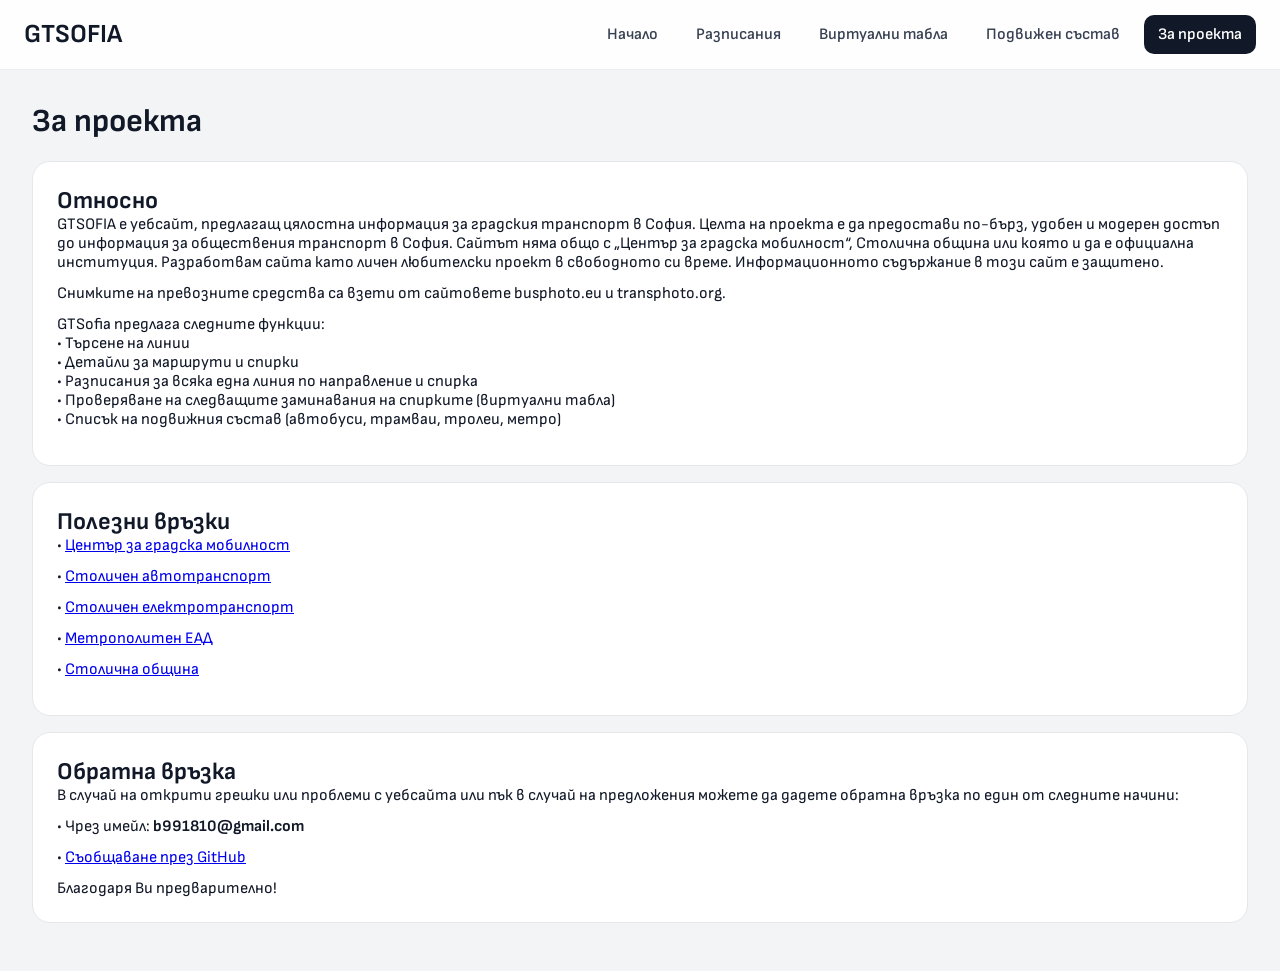
==== about.html @ 2bcde41a "Update about.html" ====
<!DOCTYPE html>
<html lang="en">
<head>
  <meta charset="UTF-8" />
  <meta name="viewport" content="width=device-width, initial-scale=1.0"/>
  <title>За проекта | GTSofia</title>

  <link href="https://fonts.googleapis.com/css2?family=Sofia+Sans:wght@400;500;600;700&display=swap" rel="stylesheet"/>
  <link rel="stylesheet" href="style.css" />
</head>

<body>

<!-- NAVBAR -->
<header class="navbar">

  <a href="index.html" class="nav-logo">GTSOFIA</a>

  <button class="nav-toggle" onclick="toggleMenu()">☰</button>

  <nav id="navMenu">
    <a href="index.html">Начало</a>
    <a href="schedules.html">Разписания</a>
    <a href="virtual-boards.html">Виртуални табла</a>
    <a href="rolling-stock.html">Подвижен състав</a>
    <a href="about.html" class="active">За проекта</a>
  </nav>

</header>

<!-- PAGE CONTENT -->
<main class="content">

  <h1 style="margin-bottom: 20px;">За проекта</h1>

  <!-- Карта 1 -->
  <div class="info-card" style="margin-bottom: 16px;">
    <h2>Относно</h2>

    <p style="margin-bottom: 12px;">
      GTSOFIA е уебсайт, предлагащ цялостна информация за градския транспорт в София. Целта на проекта е да предостави по-бърз, удобен и модерен достъп до информация за обществения транспорт в София. Сайтът няма общо с „Център за градска мобилност“, Столична община или която и да е официална институция. Разработвам сайта като личен любителски проект в свободното си време. Информационното съдържание в този сайт е защитено.
    </p>

      <p style="margin-bottom: 12px;">
      Снимките на превозните средства са взети от сайтовете busphoto.eu и transphoto.org.
    </p>

    <p style="margin-bottom: 12px;">
      GTSofia предлага следните функции:
      <br>• Търсене на линии
      <br>• Детайли за маршрути и спирки
      <br>• Разписания за всяка една линия по направление и спирка
      <br>• Проверяване на следващите заминавания на спирките (виртуални табла)
      <br>• Списък на подвижния състав (автобуси, трамваи, тролеи, метро)
    </p>
    
    </div>

      <div class="info-card" style="margin-bottom: 16px;">
    <h2>Полезни връзки</h2>


      <p style="margin-bottom: 12px;">
      • <a href="https://sofiatraffic.bg/bg">
        Център за градска мобилност
      </a>
    </p>

      <p style="margin-bottom: 12px;">
      • <a href="https://www.sofiabus.bg/">
        Столичен автотранспорт
      </a>
    </p>

      <p style="margin-bottom: 12px;">
      • <a href="http://www.elektrotransportsf.com/">
        Столичен електротранспорт
      </a>
    </p>

      <p style="margin-bottom: 12px;">
      • <a href="https://www.metropolitan.bg/">
        Метрополитен ЕАД
      </a>
    </p>

      <p style="margin-bottom: 12px;">
      • <a href="https://www.sofia.bg/">
        Столична община
      </a>
    </p>
  
  </div>

    <div class="info-card" style="margin-bottom: 16px;">
    <h2>Обратна връзка</h2>

        <p style="margin-bottom: 12px;">
      В случай на открити грешки или проблеми с уебсайта или пък в случай на предложения можете да дадете обратна връзка по един от следните начини:
    </p>

    <p style="margin-bottom: 12px;">
      • Чрез имейл: <strong>b991810@gmail.com</strong>
    </p>

    <p style="margin-bottom: 12px;">
      • <a href="https://github.com/nikolay5555/gtsofia/issues">
        Съобщаване през GitHub
      </a>
    </p>

    <p>
      Благодаря Ви предварително!
    </p>
  </div>

</main>

<!-- NAVBAR SCRIPT -->
<script src="navbar.js"></script>

</body>
</html>
---- style.css ----
/* =========================
BASE RESET
========================= */

* {
  margin: 0;
  padding: 0;
  box-sizing: border-box;
}

body {
  font-family: "Sofia Sans", sans-serif;
  background: #f3f4f6;
  min-height: 100vh;
  color: #111827;
}

img {
  max-width: 100%;
}

/* =========================
NAVBAR
========================= */

.navbar {
  height: 70px;
  background: rgba(255, 255, 255, 0.88);
  backdrop-filter: blur(18px);
  -webkit-backdrop-filter: blur(18px);
  border-bottom: 1px solid rgba(229, 231, 235, 0.7);
  display: flex;
  align-items: center;
  justify-content: space-between;
  padding: 0 24px;
  position: sticky;
  top: 0;
  z-index: 1000;
  transition:
    background 0.3s ease,
    backdrop-filter 0.3s ease,
    box-shadow 0.3s ease;
}

.navbar.scrolled {
  background: rgba(255, 255, 255, 0.72);
  backdrop-filter: blur(22px);
  -webkit-backdrop-filter: blur(22px);
  box-shadow: 0 6px 20px rgba(0, 0, 0, 0.06);
}

.nav-logo {
  font-size: 26px;
  font-weight: 700;
  color: #111827;
  text-decoration: none;
}

.navbar nav {
  display: flex;
  gap: 10px;
}

.navbar nav a {
  text-decoration: none;
  color: #374151;
  font-weight: 600;
  padding: 10px 14px;
  border-radius: 10px;
  transition: 0.2s;
}

.navbar nav a:hover {
  background: #f3f4f6;
}

.navbar nav a.active {
  background: #111827;
  color: white;
}

.nav-toggle {
  display: none;
  font-size: 28px;
  background: none;
  border: none;
  cursor: pointer;
}

/* =========================
GENERAL CONTENT
========================= */

.content {
  padding: 32px;
}

.info-card {
  background: white;
  padding: 24px;
  border-radius: 18px;
  border: 1px solid #e5e7eb;
  width: 100%;
}

/* =========================
HOME PAGE
========================= */

.home {
  padding: 32px;
  display: flex;
  flex-direction: column;
  gap: 24px;
}

.home-grid {
  display: grid;
  grid-template-columns: repeat(auto-fit, minmax(240px, 1fr));
  gap: 20px;
}

.home-card {
  background: white;
  border-radius: 18px;
  padding: 24px;
  text-decoration: none;
  color: inherit;
  border: 1px solid #e5e7eb;
  transition: 0.2s;
}

.home-card:hover {
  transform: translateY(-4px);
}

/* =========================
PROMO CARD (HOME)
========================= */

.promo-card {
  background: white;
  border-radius: 18px;
  padding: 18px 24px;
  border: 1px solid #e5e7eb;
  width: 100%;
  display: flex;
  flex-direction: column;
  align-items: center;
  justify-content: center;
  text-align: center;
  gap: 10px;
}

.promo-logo {
  width: 64px;
  height: 64px;
  border-radius: 16px;
  margin-bottom: 12px;
}

.promo-title {
  font-size: 18px;
  font-weight: 700;
  margin-bottom: 8px;
}

.promo-text {
  font-size: 14px;
  color: #6b7280;
  margin-bottom: 16px;
}

.promo-btn {
  display: block;
  width: 100%;
  max-width: 280px;
  padding: 10px 14px;
  border: none;
  border-radius: 10px;
  background: #e5e7eb;
  color: #111827;
  font-size: 14px;
  font-weight: 600;
  text-decoration: none;
  text-align: center;
  transition: 0.2s;
}

.promo-btn:hover {
  background: #d1d5db;
}

.promo-btn.secondary {
  background: #e5e7eb;
}

.promo-btn.secondary:hover {
  background: #d1d5db;
}

.promo-actions {
  display: flex;
  gap: 10px;
  width: 100%;
  max-width: 600px;
  justify-content: center;
}

.promo-actions .promo-btn {
  flex: 1;
  max-width: none;
}

/* =========================
ROLLING STOCK
========================= */

.stock-grid {
  display: grid;
  grid-template-columns: repeat(auto-fill, minmax(280px, 1fr));
  gap: 20px;
}

.stock-card {
  background: white;
  border-radius: 18px;
  overflow: hidden;
  border: 1px solid #e5e7eb;
}

.stock-image {
  width: 100%;
  height: 200px;
  object-fit: cover;
}

.stock-body {
  padding: 18px;
}

.stock-lines {
  display: flex;
  flex-wrap: wrap;
  gap: 6px;
  margin-top: 10px;
}

.stock-line-pill {
  display: flex;
  align-items: center;
  justify-content: center;
  height: 25px;
  width: 42px;
  min-width: 35px;
  padding: 0 8px;
  border-radius: 6px;
  font-weight: 700;
}

.stock-metro-pill {
  width: 28px;
  height: 28px;
  min-width: 28px;
  padding: 0;
  border-radius: 50%;
}

.stock-filters {
  display: flex;
  gap: 10px;
  flex-wrap: wrap;
  margin-bottom: 20px;
}

.stock-filters button {
  font-family: "Sofia Sans", sans-serif;
  border: none;
  padding: 10px 16px;
  border-radius: 12px;
  background: #e5e7eb;
  font-weight: 600;
  cursor: pointer;
  transition: 0.2s;
}

.stock-filters button:hover {
  background: #111827;
  color: white;
}

/* =========================
SCHEDULES PAGE
========================= */

.schedule-page {
  max-width: 1500px;
  margin: 0 auto;
  padding: 32px;
}

.schedule-card {
  background: #fff;
  border-radius: 18px;
  box-shadow: 0 2px 10px rgba(0,0,0,.05);
}

.schedule-controls-card { padding: 22px; }

.schedule-controls {
  display: grid;
  grid-template-columns: 1fr 1fr 1fr;
  gap: 14px;
}

.schedule-control label {
  display: block;
  font-weight: 700;
  margin: 0 0 7px 2px;
}

.schedule-dropdown {
  position: relative;
}

.schedule-select-button,
.schedule-native-select {
  width: 100%;
  min-height: 48px;
  border: 1px solid #d1d5db;
  border-radius: 12px;
  background: #fff;
  font: inherit;
  color: #111827;
  padding: 8px 14px;
}

.schedule-select-button {
  display: flex;
  align-items: center;
  justify-content: space-between;
  cursor: pointer;
  text-align: left;
}

.schedule-select-button:hover,
.schedule-native-select:not(:disabled):hover {
  border-color: #9ca3af;
}

.schedule-native-select:disabled {
  background: #f3f4f6;
  color: #9ca3af;
}

.schedule-chevron {
  font-size: 20px;
  margin-left: 8px;
}

.schedule-dropdown-menu {
  position: absolute;
  z-index: 50;
  top: calc(100% + 7px);
  left: 0;
  right: 0;
  max-height: 420px;
  overflow-y: auto;
  background: #fff;
  border: 1px solid #e5e7eb;
  border-radius: 14px;
  box-shadow: 0 14px 35px rgba(0,0,0,.14);
  padding: 8px;
}

.schedule-dropdown-group-title {
  font-size: 12px;
  font-weight: 700;
  color: #6b7280;
  padding: 8px 10px 5px;
  text-transform: uppercase;
  letter-spacing: .04em;
}

.schedule-line-option {
  width: 100%;
  border: 0;
  background: transparent;
  border-radius: 10px;
  padding: 8px 10px;
  display: flex;
  align-items: center;
  justify-content: space-between;
  cursor: pointer;
  font: inherit;
}

.schedule-line-option:hover {
  background: #f3f4f6;
}

.schedule-line-identity {
  display: inline-flex;
  align-items: center;
  gap: 7px;
  min-width: 0;
}

.schedule-line-icon {
  width: 30px;
  height: 30px;
  display: inline-flex;
  align-items: center;
  justify-content: center;
}

.schedule-line-icon img {
  width: 30px;
  height: 30px;
  object-fit: contain;
}

.schedule-line-pill {
  width: 60px;
  height: 30px;
  border-radius: 6px;
  display: inline-flex;
  align-items: center;
  justify-content: center;
  background: var(--line-color, #BE1E2D);
  color: var(--line-text-color, #fff);
  font-weight: 700;
  font-size: 17px;
  line-height: 1;
}

.schedule-line-pill.metro {
  width: 30px;
  border-radius: 999px;
}

.schedule-option-arrow {
  color: #9ca3af;
  font-size: 22px;
}

.schedule-selected-line {
  display: inline-flex;
  flex: 1;
}

.schedule-placeholder {
  color: #6b7280;
}

.schedule-day-tabs {
  display: flex;
  gap: 8px;
  margin-top: 16px;
  border-top: 1px solid #eef0f2;
  padding-top: 16px;
}

.schedule-day-tab {
  border: 0;
  background: #f3f4f6;
  color: #374151;
  border-radius: 10px;
  padding: 10px 18px;
  font: inherit;
  font-weight: 700;
  cursor: pointer;
}

.schedule-day-tab.active {
  background: #111827;
  color: #fff;
}

.schedule-summary {
  margin-top: 18px;
  padding: 18px 22px;
  background: #fff;
  border-radius: 18px;
  box-shadow: 0 2px 10px rgba(0,0,0,.05);
  display: flex;
  align-items: center;
  justify-content: space-between;
  gap: 20px;
}

.schedule-summary-main {
  display: flex;
  flex-direction: column;
  align-items: flex-start;
  gap: 8px;
}

.schedule-summary-route-row {
  display: flex;
  align-items: center;
  gap: 14px;
}

.schedule-summary-destination {
  font-size: 18px;
}

.schedule-summary-stop {
  color: #6b7280;
}

.schedule-summary-stats {
  display: flex;
  gap: 10px;
}

.schedule-summary-stats div {
  min-width: 125px;
  padding: 10px 14px;
  border-radius: 12px;
  background: #f7f7f8;
  display: flex;
  flex-direction: column;
  gap: 2px;
}

.schedule-summary-stats span {
  font-size: 12px;
  color: #6b7280;
}

.schedule-summary-stats strong {
  font-size: 20px;
}

.direction-arrow {
  width: 13px;
  height: auto;
  flex: 0 0 13px;
  opacity: 0.7;
}

.timetable-card,
.course-card {
  margin-top: 18px;
  padding: 22px;
}

.schedule-section-heading {
  display: flex;
  align-items: center;
  justify-content: space-between;
  gap: 16px;
  margin-bottom: 16px;
}

.schedule-section-kicker {
  font-size: 12px;
  color: #6b7280;
  font-weight: 700;
  text-transform: uppercase;
  letter-spacing: .05em;
}

.schedule-section-heading h1,
.schedule-section-heading h2 {
  margin: 3px 0 0;
  font-size: 24px;
}

.schedule-data-status {
  color: #6b7280;
  font-size: 14px;
}

.timetable-scroll {
  overflow-x: auto;
  border: 1px solid #e5e7eb;
  border-radius: 12px;
}

.schedule-timetable {
  width: 100%;
  min-width: 720px;
  border-collapse: collapse;
  table-layout: fixed;
}

.schedule-timetable th {
  padding: 12px 8px;
  background: #f3f4f6;
  border-right: 1px solid #e5e7eb;
  border-bottom: 1px solid #d1d5db;
  font-size: 14px;
  white-space: nowrap;
}

.schedule-timetable td {
  min-height: 70px;
  padding: 12px 8px;
  vertical-align: top;
  border-right: 1px solid #eef0f2;
  text-align: center;
}

.schedule-minute-list {
  display: flex;
  flex-direction: column;
  align-items: center;
  gap: 4px;
}

.schedule-minute {
  display: block;
  width: 100%;
  border: 0;
  background: transparent;
  color: #111827;
  font: inherit;
  font-weight: 700;
  padding: 5px 4px;
  border-radius: 7px;
  cursor: pointer;
}

.schedule-minute:hover {
  background: #fef3c7;
  color: #92400e;
}

.schedule-no-data {
  padding: 30px;
  text-align: center;
  color: #6b7280;
}

.schedule-close-button {
  border: 0;
  background: #111827;
  color: #fff;
  border-radius: 10px;
  padding: 9px 15px;
  font: inherit;
  font-weight: 700;
  cursor: pointer;
}

.course-stops {
  border-top: 1px solid #eef0f2;
}

.course-stop {
  min-height: 54px;
  display: grid;
  grid-template-columns: 26px 1fr auto;
  align-items: center;
  gap: 10px;
  padding: 8px 12px;
  border-bottom: 1px solid #f0f1f2;
}

.course-stop.selected {
  background: #fef3c7;
  border-radius: 10px;
}

.course-stop-marker {
  width: 14px;
  height: 14px;
  border-radius: 999px;
  background: #111827;
  border: 3px solid #fff;
  box-shadow: 0 0 0 1px #d1d5db;
  margin-left: 2px;
}

.course-stop-name {
  font-weight: 600;
}

.course-stop-time {
  font-weight: 700;
  font-variant-numeric: tabular-nums;
}

.schedule-empty {
  margin-top: 28px;
  color: #9ca3af;
  text-align: center;
  font-size: 18px;
}

/* =========================
VIRTUAL BOARDS
========================= */

.virtual-boards {
  height: calc(100vh - 70px);
  min-height: 620px;
  padding: 18px;
  display: flex;
  flex-direction: column;
  gap: 14px;
}

.virtual-board-toolbar {
  display: flex;
  align-items: center;
  justify-content: space-between;
  gap: 18px;
  background: #fff;
  border: 1px solid #e5e7eb;
  border-radius: 18px;
  padding: 16px 20px;
  box-shadow: 0 2px 10px rgba(0,0,0,.05);
  flex: 0 0 auto;
}

.virtual-board-toolbar h1 {
  font-size: 25px;
  line-height: 1.15;
}

.live-indicator {
  width: 9px;
  height: 9px;
  border-radius: 50%;
  background: #16a34a;
  box-shadow: 0 0 0 0 rgba(22, 163, 74, .45);
  animation: vb-pulse 1.8s infinite;
  flex: 0 0 9px;
}

@keyframes vb-pulse {
  0% { box-shadow: 0 0 0 0 rgba(22, 163, 74, .45); }
  70% { box-shadow: 0 0 0 7px rgba(22, 163, 74, 0); }
  100% { box-shadow: 0 0 0 0 rgba(22, 163, 74, 0); }
}

.virtual-board-layout {
  min-height: 0;
  flex: 1 1 auto;
  display: grid;
  grid-template-columns: minmax(0, 1.65fr) minmax(360px, .85fr);
  gap: 14px;
}

.virtual-map-card {
  min-height: 0;
  position: relative;
  overflow: hidden;
  border-radius: 18px;
  border: 1px solid #e5e7eb;
  background: #e5e7eb;
  box-shadow: 0 2px 10px rgba(0,0,0,.05);
}

.virtual-board-controls {
  position: relative;
  z-index: 5;
  display: flex;
  align-items: center;
  gap: 8px;
  padding: 14px 16px;
  border-bottom: 1px solid #eef0f2;
  background: #fff;
}

.virtual-stop-search {
  position: relative;
  width: 100%;
  min-width: 0;
}

.virtual-stop-search-panel {
  flex: 1 1 auto;
}

.virtual-stop-search input {
  width: 100%;
  min-height: 42px;
  padding: 0 13px;
  border: 1px solid #d1d5db;
  border-radius: 11px;
  background: #fff;
  color: #111827;
  font: inherit;
  box-shadow: 0 2px 8px rgba(0,0,0,.06);
  outline: none;
}

.virtual-stop-search input:focus {
  border-color: #9ca3af;
  box-shadow: 0 0 0 3px rgba(17,24,39,.08), 0 2px 8px rgba(0,0,0,.06);
}

.map-tool-button {
  width: 42px;
  height: 42px;
  min-height: 42px;
  flex: 0 0 42px;
  display: inline-flex;
  align-items: center;
  justify-content: center;
  padding: 0;
  border: 1px solid #d1d5db;
  border-radius: 11px;
  background: rgba(255,255,255,.96);
  color: #111827;
  font: inherit;
  font-weight: 700;
  box-shadow: 0 4px 14px rgba(0,0,0,.12);
  cursor: pointer;
  pointer-events: auto;
  white-space: nowrap;
}

.map-tool-button:hover {
  background: #fff;
}

.map-tool-button:disabled {
  opacity: .7;
  cursor: wait;
}

.map-location-button {
  font-size: 21px;
}

.virtual-stop-search-results {
  position: absolute;
  top: calc(100% + 6px);
  left: 0;
  right: 0;
  max-height: 310px;
  overflow-y: auto;
  border: 1px solid #e5e7eb;
  border-radius: 11px;
  background: #fff;
  box-shadow: 0 8px 20px rgba(0,0,0,.14);
}

.virtual-stop-search-result {
  width: 100%;
  display: flex;
  align-items: center;
  justify-content: space-between;
  gap: 12px;
  padding: 10px 12px;
  border: 0;
  border-bottom: 1px solid #f0f1f2;
  background: #fff;
  color: #111827;
  text-align: left;
  font: inherit;
  cursor: pointer;
}

.virtual-stop-search-result:last-child {
  border-bottom: 0;
}

.virtual-stop-search-result:hover {
  background: #f9fafb;
}

.virtual-stop-search-result strong {
  min-width: 0;
  overflow: hidden;
  text-overflow: ellipsis;
  white-space: nowrap;
}

.virtual-stop-search-result span {
  flex: 0 0 auto;
  color: #9ca3af;
  font-size: 12px;
}

.virtual-stop-search-empty {
  padding: 12px;
  color: #6b7280;
  font-size: 13px;
}

.map-tool-button {
  min-height: 42px;
  display: inline-flex;
  align-items: center;
  gap: 7px;
  padding: 0 12px;
  border: 1px solid #d1d5db;
  border-radius: 11px;
  background: rgba(255,255,255,.96);
  color: #111827;
  font: inherit;
  font-weight: 700;
  box-shadow: 0 4px 14px rgba(0,0,0,.12);
  cursor: pointer;
  pointer-events: auto;
  white-space: nowrap;
}

.map-location-button {
  width: 42px;
  padding: 0;
  justify-content: center;
  font-size: 21px;
}

.map-tool-button:hover {
  background: #fff;
}

.map-tool-button:disabled {
  opacity: .7;
  cursor: wait;
}

.virtual-map {
  width: 100%;
  height: 100%;
  min-height: 440px;
}

.virtual-board-panel {
  min-width: 0;
  min-height: 0;
  overflow: hidden;
  display: flex;
  flex-direction: column;
  background: #fff;
  border: 1px solid #e5e7eb;
  border-radius: 18px;
  box-shadow: 0 2px 10px rgba(0,0,0,.05);
}

.virtual-board-content {
  min-height: 0;
  overflow: hidden;
  display: flex;
  flex-direction: column;
  flex: 1 1 auto;
}

.virtual-board-body {
  min-height: 0;
  overflow-y: auto;
  flex: 1 1 auto;
  display: flex;
  flex-direction: column;
}

.virtual-board-empty,
.virtual-board-error {
  margin: auto;
  max-width: 420px;
  padding: 28px 24px;
  color: #6b7280;
  text-align: center;
}

.virtual-board-empty-title {
  color: #111827;
  font-size: 23px;
  font-weight: 700;
  margin-bottom: 10px;
}

.virtual-board-empty p {
  line-height: 1.55;
}

.virtual-board-header-actions {
  display: flex;
  align-items: center;
  gap: 8px;
  flex: 0 0 auto;
}

.virtual-board-header {
  display: flex;
  align-items: flex-start;
  justify-content: space-between;
  gap: 14px;
  padding: 18px 18px 12px;
  border-bottom: 1px solid #eef0f2;
}

.virtual-board-kicker {
  margin-bottom: 4px;
  color: #6b7280;
  font-size: 12px;
  font-weight: 700;
  text-transform: uppercase;
  letter-spacing: .05em;
}

.virtual-board-header h2 {
  font-size: 21px;
  line-height: 1.2;
}

.virtual-board-header p {
  margin-top: 5px;
  color: #6b7280;
  font-size: 13px;
}

.virtual-board-close {
  width: 34px;
  height: 34px;
  border: 0;
  border-radius: 50%;
  background: #f3f4f6;
  color: #111827;
  font-size: 24px;
  line-height: 1;
  cursor: pointer;
  flex: 0 0 34px;
}

.virtual-board-close:hover {
  background: #e5e7eb;
}

.virtual-board-refresh {
  flex: 0 0 auto;
  border: 0;
  border-radius: 8px;
  background: #f3f4f6;
  color: #374151;
  padding: 6px 9px;
  font: inherit;
  font-size: 12px;
  font-weight: 700;
  cursor: pointer;
}

.virtual-board-refresh:hover {
  background: #e5e7eb;
}

.virtual-board-list {
  min-height: 0;
  overflow-y: auto;
}

.vb-row {
  padding: 13px 16px;
  border-bottom: 1px solid #f0f1f2;
}

.vb-route-row {
  min-width: 0;
  width: 100%;
  gap: 10px;
  align-items: center;
  flex-wrap: nowrap;
}

.vb-route-row .schedule-line-identity {
  flex: 0 0 auto;
}

.vb-direction-arrow {
  width: 13px;
  height: auto;
  flex: 0 0 13px;
  opacity: .7;
  align-self: center;
  display: block;
}

.vb-destination {
  min-width: 0;
  flex: 1 1 auto;
  overflow: hidden;
  white-space: nowrap;
  text-overflow: ellipsis;
  font-size: 19px;
  line-height: 1.2;
}

.vb-time-block {
  display: flex;
  align-items: center;
  justify-content: space-between;
  gap: 12px;
  margin-top: 8px;
  padding-left: 99px;
}

.vb-arrival-main {
  display: inline-flex;
  align-items: center;
  justify-content: center;
  gap: 8px;
  white-space: nowrap;
  font-variant-numeric: tabular-nums;
}

.vb-arrival-live {
  width: 8px;
  height: 8px;
  flex: 0 0 8px;
  border-radius: 50%;
  background: #16a34a;
  box-shadow: 0 0 0 0 rgba(22, 163, 74, .35);
  animation: vb-pulse 1.8s infinite;
}

.vb-arrival-clock {
  color: #111827;
  font-size: 24px;
  font-weight: 700;
  line-height: 1;
}

.vb-arrival-minutes {
  color: #6b7280;
  font-size: 15px;
  font-weight: 600;
  line-height: 1;
  white-space: nowrap;
}

.vb-arrival {
  display: inline-flex;
  align-items: center;
  gap: 9px;
  font-variant-numeric: tabular-nums;
  white-space: nowrap;
}

.vb-arrival-live {
  width: 7px;
  height: 7px;
  flex: 0 0 7px;
  margin-right: -2px;
}

.vb-arrival-time {
  color: #111827;
  font-size: 22px;
  font-weight: 700;
  line-height: 1;
}

.vb-arrival-countdown {
  color: #374151;
  font-size: 14px;
  font-weight: 600;
  white-space: nowrap;
}

.vb-arrival-empty {
  color: #9ca3af;
  font-size: 13px;
  font-weight: 600;
}

.vb-next-times {
  display: flex;
  gap: 6px;
  color: #9ca3af;
  font-size: 12px;
  font-weight: 600;
  font-variant-numeric: tabular-nums;
}

.vb-next-times span {
  padding: 3px 6px;
  border-radius: 7px;
  background: #f3f4f6;
}

.virtual-board-no-service,
.virtual-board-no-data {
  margin: 12px 16px;
  padding: 12px;
  border-radius: 10px;
  background: #f9fafb;
  color: #6b7280;
  font-size: 13px;
  line-height: 1.45;
}

.virtual-map-error {
  display: flex;
  align-items: center;
  justify-content: center;
  min-height: 100%;
  padding: 30px;
  color: #6b7280;
  background: #f9fafb;
}

/* =========================
RESPONSIVE
========================= */

@media (max-width: 1100px) {
  .virtual-board-layout {
    grid-template-columns: minmax(0, 1.25fr) minmax(320px, .95fr);
  }
}

@media (max-width: 900px) {
  .nav-toggle {
    display: block;
  }

  .navbar nav {
    display: none;
    flex-direction: column;
    width: 100%;
    margin-top: 10px;
  }

  .navbar nav.open {
    display: flex;
  }

  .navbar {
    flex-wrap: wrap;
    height: auto;
    padding: 12px 16px;
  }

  .content {
    padding: 18px;
  }

  .home {
    padding: 18px;
  }

  .promo-card {
    align-items: center;
  }

  .schedule-page {
    padding: 18px;
  }

  .schedule-controls {
    grid-template-columns: 1fr;
  }

  .schedule-summary {
    align-items: stretch;
    flex-direction: column;
  }

  .schedule-summary-stats {
    display: grid;
    grid-template-columns: repeat(3, 1fr);
  }

  .virtual-boards {
    height: auto;
    min-height: calc(100vh - 70px);
  }

  .virtual-board-toolbar {
    align-items: flex-start;
    flex-direction: column;
  }

  .virtual-board-layout {
    grid-template-columns: 1fr;
  }

  .virtual-map {
    height: 58vh;
    min-height: 420px;
  }

  .virtual-board-panel {
    min-height: 520px;
  }
}

@media (max-width: 560px) {
  .promo-actions {
    flex-direction: column;
    max-width: none;
  }

  .schedule-summary-main {
    align-items: flex-start;
    flex-direction: column;
    gap: 10px;
    width: 100%;
    min-width: 0;
  }

  .schedule-summary-route-row {
    width: 100%;
    min-width: 0;
    gap: 10px;
  }

  .schedule-summary-route-row .schedule-line-identity {
    flex: 0 0 auto;
  }

  .schedule-summary-route-row .direction-arrow {
    flex: 0 0 auto;
  }

  .schedule-summary-destination {
    flex: 1 1 auto;
    min-width: 0;
    overflow: hidden;
    white-space: nowrap;
    text-overflow: ellipsis;
  }

  .schedule-summary-stats {
    grid-template-columns: 1fr;
  }

  .course-stop {
    grid-template-columns: 22px 1fr auto;
  }


  .vb-route-row {
    align-items: center;
    gap: 8px;
  }

  .vb-route-row .schedule-line-identity {
    gap: 8px;
  }

  .vb-route-row .schedule-line-icon {
    flex: 0 0 auto;
  }

  .vb-time-block {
    padding-left: 0;
    align-items: flex-start;
    flex-direction: column;
    gap: 7px;
  }

  .vb-arrival-time {
    font-size: 21px;
  }

  .vb-arrival-clock {
    font-size: 22px;
  }

  .virtual-map {
    min-height: 360px;
  }

  .virtual-board-panel {
    min-height: 480px;
  }

  .virtual-board-controls {
    padding: 10px 12px;
  }

  .virtual-board-header {
    align-items: center;
    padding: 15px 14px 11px;
  }

  .virtual-board-header-actions {
    gap: 6px;
  }

  .virtual-board-refresh {
    padding: 6px 8px;
  }

  .vb-route-row {
    gap: 7px;
  }

  .vb-route-row .schedule-line-identity {
    gap: 6px;
  }

  .vb-route-row .schedule-line-icon,
  .vb-route-row .schedule-line-icon img {
    width: 28px;
    height: 28px;
  }

  .vb-route-row .schedule-line-pill {
    width: 56px;
    height: 28px;
    font-size: 16px;
  }

  .vb-route-row .schedule-line-pill.metro {
    width: 28px;
  }

  .vb-destination {
    font-size: 19px;
  }
}


.sr-only {
  position: absolute;
  width: 1px;
  height: 1px;
  padding: 0;
  margin: -1px;
  overflow: hidden;
  clip: rect(0, 0, 0, 0);
  white-space: nowrap;
  border: 0;
}
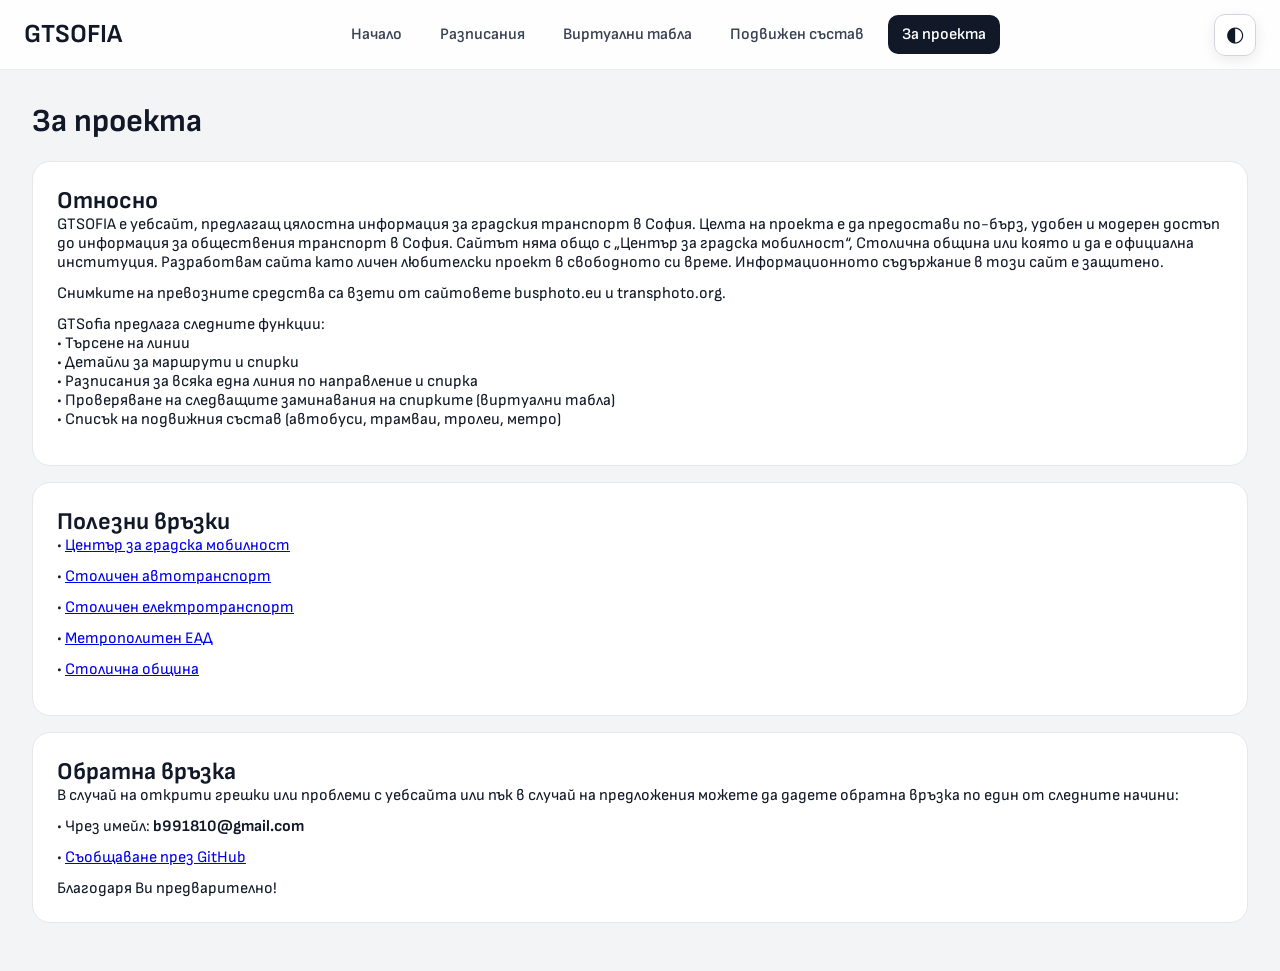
==== commit 75cd9807: "Dark mode Dark mode added." ====
--- a/about.html
+++ b/about.html
@@ -25,6 +25,31 @@
     <a href="rolling-stock.html">Подвижен състав</a>
     <a href="about.html" class="active">За проекта</a>
   </nav>
+
+  <div class="theme-switcher">
+      <button
+        type="button"
+        id="themeToggle"
+        class="theme-toggle"
+        aria-label="Автоматичен режим"
+        title="Автоматичен режим"
+        aria-haspopup="true"
+        aria-expanded="false"
+      >
+        <span aria-hidden="true">◐</span>
+      </button>
+      <div id="themeMenu" class="theme-menu" role="radiogroup" aria-label="Тема" hidden>
+        <button type="button" data-theme-choice="light" role="radio" aria-checked="false">
+          <span aria-hidden="true">☀</span><span>Светъл</span>
+        </button>
+        <button type="button" data-theme-choice="dark" role="radio" aria-checked="false">
+          <span aria-hidden="true">☾</span><span>Тъмен</span>
+        </button>
+        <button type="button" data-theme-choice="auto" role="radio" aria-checked="false">
+          <span aria-hidden="true">◐</span><span>Автоматичен</span>
+        </button>
+      </div>
+    </div>
 
 </header>
 
@@ -119,5 +144,6 @@
 <!-- NAVBAR SCRIPT -->
 <script src="navbar.js"></script>
 
+  <script src="theme.js"></script>
 </body>
 </html>
--- a/style.css
+++ b/style.css
@@ -108,108 +108,171 @@
 ========================= */
 
 .home {
+  max-width: 1180px;
+  margin: 0 auto;
   padding: 32px;
   display: flex;
   flex-direction: column;
-  gap: 24px;
+  gap: 32px;
+}
+
+.home-hero {
+  background: white;
+  border: 1px solid #e5e7eb;
+  border-radius: 24px;
+  padding: 38px;
+  display: flex;
+  align-items: flex-end;
+  justify-content: space-between;
+  gap: 28px;
+  box-shadow: 0 10px 30px rgba(17, 24, 39, 0.04);
+}
+
+.home-hero-copy {
+  max-width: 760px;
+}
+
+.home-eyebrow,
+.home-section-kicker,
+.home-card-label {
+  display: inline-block;
+  font-size: 12px;
+  font-weight: 700;
+  letter-spacing: 0.08em;
+  text-transform: uppercase;
+  color: #6b7280;
+}
+
+.home-hero h1 {
+  margin-top: 10px;
+  font-size: clamp(32px, 5vw, 54px);
+  line-height: 1.02;
+  letter-spacing: -0.04em;
+  max-width: 760px;
+}
+
+.home-hero p {
+  margin-top: 16px;
+  max-width: 660px;
+  color: #6b7280;
+  font-size: 17px;
+  line-height: 1.55;
+}
+
+.home-hero-action {
+  min-width: 240px;
+  padding: 18px 20px;
+  border-radius: 16px;
+  background: #111827;
+  color: white;
+  text-decoration: none;
+  display: flex;
+  align-items: center;
+  justify-content: space-between;
+  gap: 16px;
+  font-weight: 700;
+  transition: transform 0.2s ease, background 0.2s ease;
+}
+
+.home-hero-action:hover {
+  transform: translateY(-2px);
+  background: #1f2937;
+}
+
+.home-hero-action-arrow {
+  font-size: 24px;
+  line-height: 1;
+}
+
+.home-section {
+  display: flex;
+  flex-direction: column;
+  gap: 18px;
+}
+
+.home-section-heading h2 {
+  margin-top: 4px;
+  font-size: 24px;
+  letter-spacing: -0.02em;
 }
 
 .home-grid {
   display: grid;
-  grid-template-columns: repeat(auto-fit, minmax(240px, 1fr));
-  gap: 20px;
-}
-
-.home-card {
+  grid-template-columns: repeat(3, minmax(0, 1fr));
+  gap: 18px;
+}
+
+.home-card,
+.home-info-card {
   background: white;
-  border-radius: 18px;
+  border: 1px solid #e5e7eb;
+  border-radius: 20px;
   padding: 24px;
   text-decoration: none;
   color: inherit;
-  border: 1px solid #e5e7eb;
-  transition: 0.2s;
-}
-
-.home-card:hover {
-  transform: translateY(-4px);
-}
-
-/* =========================
-PROMO CARD (HOME)
-========================= */
-
-.promo-card {
-  background: white;
-  border-radius: 18px;
-  padding: 18px 24px;
-  border: 1px solid #e5e7eb;
-  width: 100%;
-  display: flex;
-  flex-direction: column;
-  align-items: center;
-  justify-content: center;
-  text-align: center;
-  gap: 10px;
-}
-
-.promo-logo {
-  width: 64px;
-  height: 64px;
-  border-radius: 16px;
-  margin-bottom: 12px;
-}
-
-.promo-title {
+  transition: transform 0.2s ease, box-shadow 0.2s ease, border-color 0.2s ease;
+}
+
+.home-card:hover,
+.home-info-card-link:hover {
+  transform: translateY(-3px);
+  box-shadow: 0 12px 26px rgba(17, 24, 39, 0.07);
+  border-color: #d1d5db;
+}
+
+.home-card-primary {
+  background: #111827;
+  color: white;
+  border-color: #111827;
+}
+
+.home-card-primary:hover {
+  border-color: #1f2937;
+}
+
+.home-card h2,
+.home-info-card h2 {
+  margin-top: 10px;
+  font-size: 22px;
+  letter-spacing: -0.02em;
+}
+
+.home-card p,
+.home-info-card p {
+  margin-top: 10px;
+  color: #6b7280;
+  line-height: 1.5;
+}
+
+.home-card-primary p {
+  color: #d1d5db;
+}
+
+.home-card-link {
+  display: inline-flex;
+  align-items: center;
+  gap: 8px;
+  margin-top: 22px;
+  font-size: 14px;
+  font-weight: 700;
+}
+
+.home-card-link span {
   font-size: 18px;
-  font-weight: 700;
-  margin-bottom: 8px;
-}
-
-.promo-text {
-  font-size: 14px;
-  color: #6b7280;
-  margin-bottom: 16px;
-}
-
-.promo-btn {
+}
+
+.home-card-primary .home-card-label {
+  color: #cbd5e1;
+}
+
+.home-info-grid {
+  display: grid;
+  grid-template-columns: 1.4fr 1fr;
+  gap: 18px;
+}
+
+.home-info-card-link {
   display: block;
-  width: 100%;
-  max-width: 280px;
-  padding: 10px 14px;
-  border: none;
-  border-radius: 10px;
-  background: #e5e7eb;
-  color: #111827;
-  font-size: 14px;
-  font-weight: 600;
-  text-decoration: none;
-  text-align: center;
-  transition: 0.2s;
-}
-
-.promo-btn:hover {
-  background: #d1d5db;
-}
-
-.promo-btn.secondary {
-  background: #e5e7eb;
-}
-
-.promo-btn.secondary:hover {
-  background: #d1d5db;
-}
-
-.promo-actions {
-  display: flex;
-  gap: 10px;
-  width: 100%;
-  max-width: 600px;
-  justify-content: center;
-}
-
-.promo-actions .promo-btn {
-  flex: 1;
-  max-width: none;
 }
 
 /* =========================
@@ -237,6 +300,14 @@
 
 .stock-body {
   padding: 18px;
+}
+
+.stock-author {
+  text-align: center;
+  font-size: 13px;
+  color: #6b7280;
+  margin-top: 6px;
+  margin-bottom: 4px;
 }
 
 .stock-lines {
@@ -503,7 +574,7 @@
 }
 
 .schedule-summary-destination {
-  font-size: 18px;
+  font-size: 25px;
 }
 
 .schedule-summary-stop {
@@ -677,6 +748,17 @@
 
 .course-stop-name {
   font-weight: 600;
+  display: flex;
+  align-items: center;
+  gap: 8px;
+  flex-wrap: wrap;
+}
+
+.course-stop-code {
+  color: #6b7280;
+  font-size: 12px;
+  font-weight: 500;
+  white-space: nowrap;
 }
 
 .course-stop-time {
@@ -905,9 +987,16 @@
 
 .map-location-button {
   width: 42px;
+  height: 42px;
   padding: 0;
   justify-content: center;
-  font-size: 21px;
+}
+
+.map-location-button img {
+  width: 22px;
+  height: 22px;
+  display: block;
+  flex: 0 0 22px;
 }
 
 .map-tool-button:hover {
@@ -1027,16 +1116,39 @@
 }
 
 .virtual-board-refresh {
-  flex: 0 0 auto;
+  width: 34px;
+  height: 34px;
+  flex: 0 0 34px;
   border: 0;
-  border-radius: 8px;
+  border-radius: 50%;
   background: #f3f4f6;
-  color: #374151;
-  padding: 6px 9px;
+  color: #111827;
+  padding: 0;
+  display: inline-flex;
+  align-items: center;
+  justify-content: center;
   font: inherit;
-  font-size: 12px;
-  font-weight: 700;
   cursor: pointer;
+}
+
+.virtual-board-refresh > span {
+  display: block;
+  font-size: 23px;
+  line-height: 1;
+  font-weight: 400;
+}
+
+.virtual-board-refresh.is-loading > span {
+  animation: virtual-board-refresh-spin 0.9s linear infinite;
+}
+
+@keyframes virtual-board-refresh-spin {
+  from {
+    transform: rotate(0deg);
+  }
+  to {
+    transform: rotate(360deg);
+  }
 }
 
 .virtual-board-refresh:hover {
@@ -1080,7 +1192,7 @@
   overflow: hidden;
   white-space: nowrap;
   text-overflow: ellipsis;
-  font-size: 19px;
+  font-size: 20px;
   line-height: 1.2;
 }
 
@@ -1172,9 +1284,42 @@
 }
 
 .vb-next-times span {
+  position: relative;
+  display: inline-flex;
+  align-items: center;
   padding: 3px 6px;
   border-radius: 7px;
   background: #f3f4f6;
+  cursor: help;
+  outline: none;
+}
+
+.vb-next-times span::after {
+  content: attr(data-tooltip);
+  position: absolute;
+  left: 50%;
+  bottom: calc(100% + 8px);
+  transform: translate(-50%, 4px);
+  padding: 5px 8px;
+  border-radius: 7px;
+  background: #111827;
+  color: #ffffff;
+  font-size: 12px;
+  font-weight: 600;
+  line-height: 1;
+  white-space: nowrap;
+  pointer-events: none;
+  opacity: 0;
+  visibility: hidden;
+  transition: opacity .12s ease, transform .12s ease, visibility .12s ease;
+  z-index: 20;
+}
+
+.vb-next-times span:hover::after,
+.vb-next-times span:focus-visible::after {
+  opacity: 1;
+  visibility: visible;
+  transform: translate(-50%, 0);
 }
 
 .virtual-board-no-service,
@@ -1236,10 +1381,30 @@
 
   .home {
     padding: 18px;
-  }
-
-  .promo-card {
-    align-items: center;
+    gap: 22px;
+  }
+
+  .home-hero {
+    padding: 24px;
+    flex-direction: column;
+    align-items: stretch;
+  }
+
+  .home-hero h1 {
+    font-size: 34px;
+  }
+
+  .home-hero p {
+    font-size: 15px;
+  }
+
+  .home-hero-action {
+    min-width: 0;
+  }
+
+  .home-grid,
+  .home-info-grid {
+    grid-template-columns: 1fr;
   }
 
   .schedule-page {
@@ -1313,6 +1478,7 @@
   }
 
   .schedule-summary-destination {
+    font-size: 20px;
     flex: 1 1 auto;
     min-width: 0;
     overflow: hidden;
@@ -1324,6 +1490,21 @@
     grid-template-columns: 1fr;
   }
 
+  .schedule-minute-list {
+    width: 100%;
+    align-items: stretch;
+  }
+
+  .schedule-minute {
+    width: 100%;
+    margin: 0;
+    padding: 5px 0;
+    text-align: center;
+    text-indent: 0;
+    -webkit-appearance: none;
+    appearance: none;
+  }
+
   .course-stop {
     grid-template-columns: 22px 1fr auto;
   }
@@ -1379,7 +1560,9 @@
   }
 
   .virtual-board-refresh {
-    padding: 6px 8px;
+    width: 34px;
+    height: 34px;
+    flex-basis: 34px;
   }
 
   .vb-route-row {
@@ -1407,7 +1590,7 @@
   }
 
   .vb-destination {
-    font-size: 19px;
+    font-size: 20px;
   }
 }
 
@@ -1423,3 +1606,565 @@
   white-space: nowrap;
   border: 0;
 }
+
+
+/* =========================
+FAVORITE STOPS
+========================= */
+
+.home-favorites-section[hidden] {
+  display: none;
+}
+
+.home-favorites-list {
+  display: grid;
+  grid-template-columns: repeat(2, minmax(0, 1fr));
+  gap: 12px;
+}
+
+.home-favorite-stop {
+  display: flex;
+  align-items: center;
+  gap: 12px;
+  min-width: 0;
+  padding: 15px 17px;
+  background: #fff;
+  border: 1px solid #e5e7eb;
+  border-radius: 14px;
+  color: inherit;
+  text-decoration: none;
+  transition: transform 0.2s ease, box-shadow 0.2s ease, border-color 0.2s ease;
+}
+
+.home-favorite-stop:hover {
+  transform: translateY(-2px);
+  box-shadow: 0 8px 20px rgba(17, 24, 39, 0.06);
+  border-color: #d1d5db;
+}
+
+.home-favorite-stop-star {
+  flex: 0 0 auto;
+  font-size: 21px;
+  line-height: 1;
+}
+
+.home-favorite-stop-info {
+  min-width: 0;
+  display: flex;
+  align-items: baseline;
+  gap: 7px;
+  flex-wrap: wrap;
+}
+
+.home-favorite-stop-info strong {
+  font-size: 16px;
+}
+
+.home-favorite-stop-info span {
+  color: #6b7280;
+  font-size: 13px;
+}
+
+.home-favorite-stop-arrow {
+  margin-left: auto;
+  flex: 0 0 auto;
+  color: #9ca3af;
+  font-size: 20px;
+}
+
+.virtual-board-favorite {
+  width: 34px;
+  height: 34px;
+  flex: 0 0 34px;
+  border: 0;
+  border-radius: 50%;
+  background: #f3f4f6;
+  color: #6b7280;
+  padding: 0;
+  display: inline-flex;
+  align-items: center;
+  justify-content: center;
+  font: inherit;
+  cursor: pointer;
+}
+
+.virtual-board-favorite > span {
+  display: block;
+  font-size: 21px;
+  line-height: 1;
+}
+
+.virtual-board-favorite:hover {
+  background: #e5e7eb;
+}
+
+.virtual-board-favorite.is-favorite {
+  color: #111827;
+}
+
+
+@media (max-width: 700px) {
+  .home-favorites-list {
+    grid-template-columns: 1fr;
+  }
+}
+
+
+/* =========================
+THEME
+========================= */
+
+html {
+  color-scheme: light;
+}
+
+html[data-theme="dark"] {
+  color-scheme: dark;
+}
+
+.theme-switcher {
+  position: relative;
+  flex: 0 0 auto;
+}
+
+.theme-toggle {
+  width: 42px;
+  height: 42px;
+  border: 1px solid #d1d5db;
+  border-radius: 11px;
+  background: rgba(255, 255, 255, .92);
+  color: #111827;
+  display: inline-flex;
+  align-items: center;
+  justify-content: center;
+  padding: 0;
+  font: inherit;
+  font-size: 21px;
+  cursor: pointer;
+  box-shadow: 0 4px 14px rgba(0,0,0,.08);
+}
+
+.theme-toggle:hover {
+  background: #f3f4f6;
+}
+
+.theme-menu {
+  position: absolute;
+  top: calc(100% + 8px);
+  right: 0;
+  z-index: 1200;
+  width: 170px;
+  padding: 6px;
+  border: 1px solid #e5e7eb;
+  border-radius: 13px;
+  background: #fff;
+  box-shadow: 0 14px 35px rgba(0,0,0,.14);
+}
+
+.theme-menu[hidden] {
+  display: none;
+}
+
+.theme-menu button {
+  width: 100%;
+  display: flex;
+  align-items: center;
+  gap: 10px;
+  border: 0;
+  border-radius: 9px;
+  background: transparent;
+  color: #374151;
+  padding: 9px 10px;
+  font: inherit;
+  font-weight: 600;
+  text-align: left;
+  cursor: pointer;
+}
+
+.theme-menu button:hover {
+  background: #f3f4f6;
+}
+
+.theme-menu button.is-active {
+  background: #111827;
+  color: #fff;
+}
+
+html[data-theme="dark"] body {
+  background: #111827;
+  color: #f3f4f6;
+}
+
+html[data-theme="dark"] .navbar {
+  background: rgba(17, 24, 39, .88);
+  border-bottom-color: rgba(55, 65, 81, .8);
+}
+
+html[data-theme="dark"] .navbar.scrolled {
+  background: rgba(17, 24, 39, .78);
+}
+
+html[data-theme="dark"] .nav-logo,
+html[data-theme="dark"] .nav-toggle {
+  color: #f9fafb;
+}
+
+html[data-theme="dark"] .navbar nav a {
+  color: #d1d5db;
+}
+
+html[data-theme="dark"] .navbar nav a:hover {
+  background: #1f2937;
+}
+
+html[data-theme="dark"] .navbar nav a.active {
+  background: #f9fafb;
+  color: #111827;
+}
+
+html[data-theme="dark"] .theme-toggle {
+  background: #1f2937;
+  border-color: #374151;
+  color: #f9fafb;
+}
+
+html[data-theme="dark"] .theme-toggle:hover {
+  background: #374151;
+}
+
+html[data-theme="dark"] .theme-menu {
+  background: #1f2937;
+  border-color: #374151;
+}
+
+html[data-theme="dark"] .theme-menu button {
+  color: #d1d5db;
+}
+
+html[data-theme="dark"] .theme-menu button:hover {
+  background: #374151;
+}
+
+html[data-theme="dark"] .theme-menu button.is-active {
+  background: #f9fafb;
+  color: #111827;
+}
+
+/* Cards, panels and general surfaces */
+html[data-theme="dark"] .info-card,
+html[data-theme="dark"] .home-hero,
+html[data-theme="dark"] .home-card,
+html[data-theme="dark"] .home-info-card,
+html[data-theme="dark"] .schedule-card,
+html[data-theme="dark"] .schedule-summary,
+html[data-theme="dark"] .virtual-board-toolbar,
+html[data-theme="dark"] .virtual-board-panel {
+  background: #1f2937;
+  border-color: #374151;
+}
+
+html[data-theme="dark"] .home-card-primary {
+  background: #f9fafb;
+  border-color: #f9fafb;
+  color: #111827;
+}
+
+html[data-theme="dark"] .home-card-primary p {
+  color: #4b5563;
+}
+
+html[data-theme="dark"] .home-card-primary .home-card-label {
+  color: #4b5563;
+}
+
+html[data-theme="dark"] .home-hero-action {
+  background: #f9fafb;
+  color: #111827;
+}
+
+html[data-theme="dark"] .home-hero-action:hover {
+  background: #fff;
+}
+
+html[data-theme="dark"] .home-hero p,
+html[data-theme="dark"] .home-card p,
+html[data-theme="dark"] .home-info-card p {
+  color: #9ca3af;
+}
+
+html[data-theme="dark"] .home-eyebrow,
+html[data-theme="dark"] .home-section-kicker,
+html[data-theme="dark"] .home-card-label,
+html[data-theme="dark"] .schedule-section-kicker,
+html[data-theme="dark"] .schedule-data-status,
+html[data-theme="dark"] .schedule-summary-stop,
+html[data-theme="dark"] .schedule-no-data,
+html[data-theme="dark"] .course-stop-code,
+html[data-theme="dark"] .stock-author {
+  color: #9ca3af;
+}
+
+html[data-theme="dark"] .home-favorite-stop {
+  background: #1f2937;
+  border-color: #374151;
+}
+
+html[data-theme="dark"] .home-favorite-stop-info span,
+html[data-theme="dark"] .home-favorite-stop-arrow {
+  color: #9ca3af;
+}
+
+/* Rolling stock */
+html[data-theme="dark"] .stock-card {
+  background: #1f2937;
+  border-color: #374151;
+}
+
+html[data-theme="dark"] .stock-filters button {
+  background: #1f2937;
+  border-color: #374151;
+  color: #d1d5db;
+}
+
+html[data-theme="dark"] .stock-filters button:hover {
+  background: #374151;
+}
+
+/* Schedules */
+html[data-theme="dark"] .schedule-select-button,
+html[data-theme="dark"] .schedule-native-select {
+  background: #111827;
+  border-color: #4b5563;
+  color: #f3f4f6;
+}
+
+html[data-theme="dark"] .schedule-native-select:disabled {
+  background: #374151;
+  color: #9ca3af;
+}
+
+html[data-theme="dark"] .schedule-dropdown-menu {
+  background: #1f2937;
+  border-color: #374151;
+}
+
+html[data-theme="dark"] .schedule-dropdown-group-title {
+  color: #9ca3af;
+}
+
+html[data-theme="dark"] .schedule-line-option {
+  color: #f3f4f6;
+}
+
+html[data-theme="dark"] .schedule-line-option:hover {
+  background: #374151;
+}
+
+html[data-theme="dark"] .schedule-placeholder {
+  color: #9ca3af;
+}
+
+html[data-theme="dark"] .schedule-day-tabs {
+  border-top-color: #374151;
+}
+
+html[data-theme="dark"] .schedule-day-tab {
+  background: #374151;
+  color: #d1d5db;
+}
+
+html[data-theme="dark"] .schedule-day-tab.active {
+  background: #f9fafb;
+  color: #111827;
+}
+
+html[data-theme="dark"] .schedule-summary-stats div {
+  background: #111827;
+}
+
+html[data-theme="dark"] .schedule-summary-stats span {
+  color: #9ca3af;
+}
+
+html[data-theme="dark"] .timetable-scroll {
+  border-color: #374151;
+}
+
+html[data-theme="dark"] .schedule-timetable th {
+  background: #374151;
+  border-right-color: #4b5563;
+  border-bottom-color: #4b5563;
+}
+
+html[data-theme="dark"] .schedule-timetable td {
+  border-right-color: #374151;
+}
+
+html[data-theme="dark"] .schedule-minute {
+  color: #f3f4f6;
+}
+
+html[data-theme="dark"] .schedule-minute:hover {
+  background: #4a3f16;
+  color: #fef3c7;
+}
+
+html[data-theme="dark"] .schedule-close-button {
+  background: #f9fafb;
+  color: #111827;
+}
+
+html[data-theme="dark"] .course-stops {
+  border-top-color: #374151;
+}
+
+html[data-theme="dark"] .course-stop {
+  border-bottom-color: #374151;
+}
+
+html[data-theme="dark"] .course-stop.selected {
+  background: #4a3f16;
+}
+
+html[data-theme="dark"] .course-stop-marker {
+  background: #f9fafb;
+  border-color: #1f2937;
+  box-shadow: 0 0 0 1px #4b5563;
+}
+
+/* Virtual boards */
+html[data-theme="dark"] .virtual-board-controls {
+  background: #1f2937;
+  border-bottom-color: #374151;
+}
+
+html[data-theme="dark"] .virtual-stop-search input {
+  background: #111827;
+  border-color: #4b5563;
+  color: #f3f4f6;
+}
+
+html[data-theme="dark"] .virtual-stop-search input::placeholder {
+  color: #9ca3af;
+}
+
+html[data-theme="dark"] .virtual-stop-search-results {
+  background: #1f2937;
+  border-color: #374151;
+}
+
+html[data-theme="dark"] .virtual-stop-search-result {
+  background: #1f2937;
+  color: #f3f4f6;
+  border-bottom-color: #374151;
+}
+
+html[data-theme="dark"] .virtual-stop-search-result:hover {
+  background: #374151;
+}
+
+html[data-theme="dark"] .virtual-stop-search-result span,
+html[data-theme="dark"] .virtual-stop-search-empty {
+  color: #9ca3af;
+}
+
+html[data-theme="dark"] .map-tool-button,
+html[data-theme="dark"] .virtual-board-refresh,
+html[data-theme="dark"] .virtual-board-favorite,
+html[data-theme="dark"] .virtual-board-close {
+  background: #374151;
+  border-color: #4b5563;
+  color: #f3f4f6;
+}
+
+html[data-theme="dark"] .map-tool-button:hover,
+html[data-theme="dark"] .virtual-board-refresh:hover,
+html[data-theme="dark"] .virtual-board-favorite:hover,
+html[data-theme="dark"] .virtual-board-close:hover {
+  background: #4b5563;
+}
+
+html[data-theme="dark"] .virtual-board-header {
+  border-bottom-color: #374151;
+}
+
+html[data-theme="dark"] .virtual-board-kicker,
+html[data-theme="dark"] .virtual-board-header p,
+html[data-theme="dark"] .vb-arrival-minutes,
+html[data-theme="dark"] .vb-arrival-empty,
+html[data-theme="dark"] .vb-next-times {
+  color: #9ca3af;
+}
+
+html[data-theme="dark"] .vb-arrival-clock,
+html[data-theme="dark"] .vb-arrival-time,
+html[data-theme="dark"] .vb-arrival-countdown {
+  color: #f3f4f6;
+}
+
+html[data-theme="dark"] .vb-next-times span {
+  background: #374151;
+}
+
+html[data-theme="dark"] .vb-next-times span::after {
+  background: #f9fafb;
+  color: #111827;
+}
+
+html[data-theme="dark"] .vb-row {
+  border-bottom-color: #374151;
+}
+
+html[data-theme="dark"] .virtual-board-empty,
+html[data-theme="dark"] .virtual-board-error,
+html[data-theme="dark"] .virtual-map-error {
+  color: #9ca3af;
+}
+
+html[data-theme="dark"] .virtual-board-empty-title {
+  color: #f3f4f6;
+}
+
+html[data-theme="dark"] .virtual-board-no-service,
+html[data-theme="dark"] .virtual-board-no-data {
+  background: #111827;
+  color: #9ca3af;
+}
+
+html[data-theme="dark"] .virtual-map-card {
+  background: #374151;
+  border-color: #4b5563;
+}
+
+/* Keep the Leaflet map usable in dark mode while matching the surrounding UI. */
+html[data-theme="dark"] .leaflet-control-zoom a,
+html[data-theme="dark"] .leaflet-control-attribution {
+  background: rgba(31, 41, 55, .92);
+  color: #d1d5db;
+}
+
+html[data-theme="dark"] .leaflet-control-zoom a {
+  color: #f3f4f6;
+}
+
+html[data-theme="dark"] .leaflet-popup-content-wrapper,
+html[data-theme="dark"] .leaflet-popup-tip {
+  background: #1f2937;
+  color: #f3f4f6;
+}
+
+html[data-theme="dark"] .leaflet-popup-content {
+  color: #f3f4f6;
+}
+
+@media (max-width: 900px) {
+  .theme-switcher {
+    margin-left: 4px;
+  }
+}
+
+@media (max-width: 560px) {
+  .theme-menu {
+    right: -4px;
+  }
+}
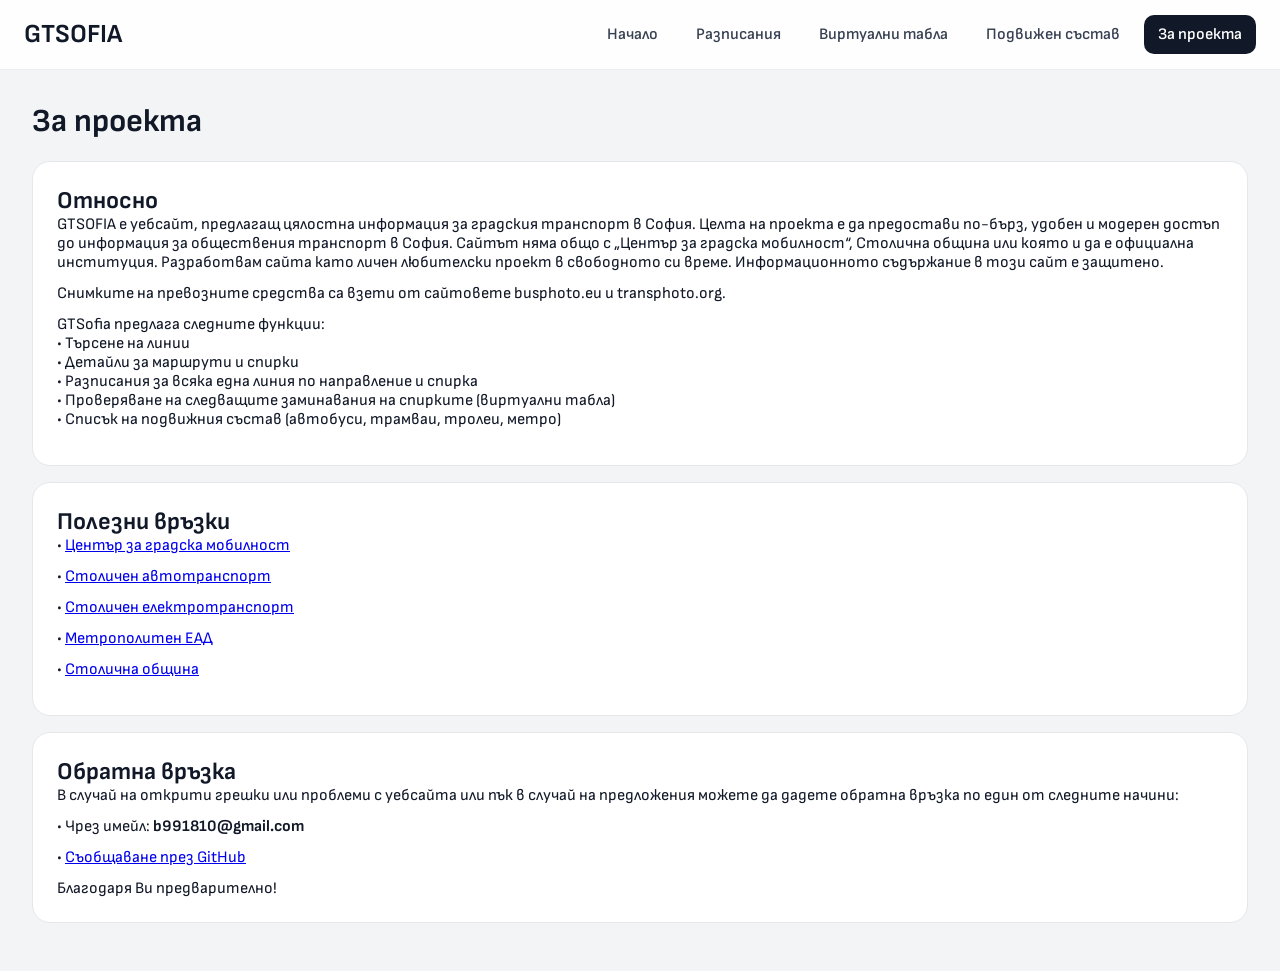
==== commit ed20688d: "Add files via upload" ====
--- a/about.html
+++ b/about.html
@@ -25,31 +25,6 @@
     <a href="rolling-stock.html">Подвижен състав</a>
     <a href="about.html" class="active">За проекта</a>
   </nav>
-
-  <div class="theme-switcher">
-      <button
-        type="button"
-        id="themeToggle"
-        class="theme-toggle"
-        aria-label="Автоматичен режим"
-        title="Автоматичен режим"
-        aria-haspopup="true"
-        aria-expanded="false"
-      >
-        <span aria-hidden="true">◐</span>
-      </button>
-      <div id="themeMenu" class="theme-menu" role="radiogroup" aria-label="Тема" hidden>
-        <button type="button" data-theme-choice="light" role="radio" aria-checked="false">
-          <span aria-hidden="true">☀</span><span>Светъл</span>
-        </button>
-        <button type="button" data-theme-choice="dark" role="radio" aria-checked="false">
-          <span aria-hidden="true">☾</span><span>Тъмен</span>
-        </button>
-        <button type="button" data-theme-choice="auto" role="radio" aria-checked="false">
-          <span aria-hidden="true">◐</span><span>Автоматичен</span>
-        </button>
-      </div>
-    </div>
 
 </header>
 
@@ -144,6 +119,5 @@
 <!-- NAVBAR SCRIPT -->
 <script src="navbar.js"></script>
 
-  <script src="theme.js"></script>
 </body>
 </html>
--- a/style.css
+++ b/style.css
@@ -1708,463 +1708,3 @@
     grid-template-columns: 1fr;
   }
 }
-
-
-/* =========================
-THEME
-========================= */
-
-html {
-  color-scheme: light;
-}
-
-html[data-theme="dark"] {
-  color-scheme: dark;
-}
-
-.theme-switcher {
-  position: relative;
-  flex: 0 0 auto;
-}
-
-.theme-toggle {
-  width: 42px;
-  height: 42px;
-  border: 1px solid #d1d5db;
-  border-radius: 11px;
-  background: rgba(255, 255, 255, .92);
-  color: #111827;
-  display: inline-flex;
-  align-items: center;
-  justify-content: center;
-  padding: 0;
-  font: inherit;
-  font-size: 21px;
-  cursor: pointer;
-  box-shadow: 0 4px 14px rgba(0,0,0,.08);
-}
-
-.theme-toggle:hover {
-  background: #f3f4f6;
-}
-
-.theme-menu {
-  position: absolute;
-  top: calc(100% + 8px);
-  right: 0;
-  z-index: 1200;
-  width: 170px;
-  padding: 6px;
-  border: 1px solid #e5e7eb;
-  border-radius: 13px;
-  background: #fff;
-  box-shadow: 0 14px 35px rgba(0,0,0,.14);
-}
-
-.theme-menu[hidden] {
-  display: none;
-}
-
-.theme-menu button {
-  width: 100%;
-  display: flex;
-  align-items: center;
-  gap: 10px;
-  border: 0;
-  border-radius: 9px;
-  background: transparent;
-  color: #374151;
-  padding: 9px 10px;
-  font: inherit;
-  font-weight: 600;
-  text-align: left;
-  cursor: pointer;
-}
-
-.theme-menu button:hover {
-  background: #f3f4f6;
-}
-
-.theme-menu button.is-active {
-  background: #111827;
-  color: #fff;
-}
-
-html[data-theme="dark"] body {
-  background: #111827;
-  color: #f3f4f6;
-}
-
-html[data-theme="dark"] .navbar {
-  background: rgba(17, 24, 39, .88);
-  border-bottom-color: rgba(55, 65, 81, .8);
-}
-
-html[data-theme="dark"] .navbar.scrolled {
-  background: rgba(17, 24, 39, .78);
-}
-
-html[data-theme="dark"] .nav-logo,
-html[data-theme="dark"] .nav-toggle {
-  color: #f9fafb;
-}
-
-html[data-theme="dark"] .navbar nav a {
-  color: #d1d5db;
-}
-
-html[data-theme="dark"] .navbar nav a:hover {
-  background: #1f2937;
-}
-
-html[data-theme="dark"] .navbar nav a.active {
-  background: #f9fafb;
-  color: #111827;
-}
-
-html[data-theme="dark"] .theme-toggle {
-  background: #1f2937;
-  border-color: #374151;
-  color: #f9fafb;
-}
-
-html[data-theme="dark"] .theme-toggle:hover {
-  background: #374151;
-}
-
-html[data-theme="dark"] .theme-menu {
-  background: #1f2937;
-  border-color: #374151;
-}
-
-html[data-theme="dark"] .theme-menu button {
-  color: #d1d5db;
-}
-
-html[data-theme="dark"] .theme-menu button:hover {
-  background: #374151;
-}
-
-html[data-theme="dark"] .theme-menu button.is-active {
-  background: #f9fafb;
-  color: #111827;
-}
-
-/* Cards, panels and general surfaces */
-html[data-theme="dark"] .info-card,
-html[data-theme="dark"] .home-hero,
-html[data-theme="dark"] .home-card,
-html[data-theme="dark"] .home-info-card,
-html[data-theme="dark"] .schedule-card,
-html[data-theme="dark"] .schedule-summary,
-html[data-theme="dark"] .virtual-board-toolbar,
-html[data-theme="dark"] .virtual-board-panel {
-  background: #1f2937;
-  border-color: #374151;
-}
-
-html[data-theme="dark"] .home-card-primary {
-  background: #f9fafb;
-  border-color: #f9fafb;
-  color: #111827;
-}
-
-html[data-theme="dark"] .home-card-primary p {
-  color: #4b5563;
-}
-
-html[data-theme="dark"] .home-card-primary .home-card-label {
-  color: #4b5563;
-}
-
-html[data-theme="dark"] .home-hero-action {
-  background: #f9fafb;
-  color: #111827;
-}
-
-html[data-theme="dark"] .home-hero-action:hover {
-  background: #fff;
-}
-
-html[data-theme="dark"] .home-hero p,
-html[data-theme="dark"] .home-card p,
-html[data-theme="dark"] .home-info-card p {
-  color: #9ca3af;
-}
-
-html[data-theme="dark"] .home-eyebrow,
-html[data-theme="dark"] .home-section-kicker,
-html[data-theme="dark"] .home-card-label,
-html[data-theme="dark"] .schedule-section-kicker,
-html[data-theme="dark"] .schedule-data-status,
-html[data-theme="dark"] .schedule-summary-stop,
-html[data-theme="dark"] .schedule-no-data,
-html[data-theme="dark"] .course-stop-code,
-html[data-theme="dark"] .stock-author {
-  color: #9ca3af;
-}
-
-html[data-theme="dark"] .home-favorite-stop {
-  background: #1f2937;
-  border-color: #374151;
-}
-
-html[data-theme="dark"] .home-favorite-stop-info span,
-html[data-theme="dark"] .home-favorite-stop-arrow {
-  color: #9ca3af;
-}
-
-/* Rolling stock */
-html[data-theme="dark"] .stock-card {
-  background: #1f2937;
-  border-color: #374151;
-}
-
-html[data-theme="dark"] .stock-filters button {
-  background: #1f2937;
-  border-color: #374151;
-  color: #d1d5db;
-}
-
-html[data-theme="dark"] .stock-filters button:hover {
-  background: #374151;
-}
-
-/* Schedules */
-html[data-theme="dark"] .schedule-select-button,
-html[data-theme="dark"] .schedule-native-select {
-  background: #111827;
-  border-color: #4b5563;
-  color: #f3f4f6;
-}
-
-html[data-theme="dark"] .schedule-native-select:disabled {
-  background: #374151;
-  color: #9ca3af;
-}
-
-html[data-theme="dark"] .schedule-dropdown-menu {
-  background: #1f2937;
-  border-color: #374151;
-}
-
-html[data-theme="dark"] .schedule-dropdown-group-title {
-  color: #9ca3af;
-}
-
-html[data-theme="dark"] .schedule-line-option {
-  color: #f3f4f6;
-}
-
-html[data-theme="dark"] .schedule-line-option:hover {
-  background: #374151;
-}
-
-html[data-theme="dark"] .schedule-placeholder {
-  color: #9ca3af;
-}
-
-html[data-theme="dark"] .schedule-day-tabs {
-  border-top-color: #374151;
-}
-
-html[data-theme="dark"] .schedule-day-tab {
-  background: #374151;
-  color: #d1d5db;
-}
-
-html[data-theme="dark"] .schedule-day-tab.active {
-  background: #f9fafb;
-  color: #111827;
-}
-
-html[data-theme="dark"] .schedule-summary-stats div {
-  background: #111827;
-}
-
-html[data-theme="dark"] .schedule-summary-stats span {
-  color: #9ca3af;
-}
-
-html[data-theme="dark"] .timetable-scroll {
-  border-color: #374151;
-}
-
-html[data-theme="dark"] .schedule-timetable th {
-  background: #374151;
-  border-right-color: #4b5563;
-  border-bottom-color: #4b5563;
-}
-
-html[data-theme="dark"] .schedule-timetable td {
-  border-right-color: #374151;
-}
-
-html[data-theme="dark"] .schedule-minute {
-  color: #f3f4f6;
-}
-
-html[data-theme="dark"] .schedule-minute:hover {
-  background: #4a3f16;
-  color: #fef3c7;
-}
-
-html[data-theme="dark"] .schedule-close-button {
-  background: #f9fafb;
-  color: #111827;
-}
-
-html[data-theme="dark"] .course-stops {
-  border-top-color: #374151;
-}
-
-html[data-theme="dark"] .course-stop {
-  border-bottom-color: #374151;
-}
-
-html[data-theme="dark"] .course-stop.selected {
-  background: #4a3f16;
-}
-
-html[data-theme="dark"] .course-stop-marker {
-  background: #f9fafb;
-  border-color: #1f2937;
-  box-shadow: 0 0 0 1px #4b5563;
-}
-
-/* Virtual boards */
-html[data-theme="dark"] .virtual-board-controls {
-  background: #1f2937;
-  border-bottom-color: #374151;
-}
-
-html[data-theme="dark"] .virtual-stop-search input {
-  background: #111827;
-  border-color: #4b5563;
-  color: #f3f4f6;
-}
-
-html[data-theme="dark"] .virtual-stop-search input::placeholder {
-  color: #9ca3af;
-}
-
-html[data-theme="dark"] .virtual-stop-search-results {
-  background: #1f2937;
-  border-color: #374151;
-}
-
-html[data-theme="dark"] .virtual-stop-search-result {
-  background: #1f2937;
-  color: #f3f4f6;
-  border-bottom-color: #374151;
-}
-
-html[data-theme="dark"] .virtual-stop-search-result:hover {
-  background: #374151;
-}
-
-html[data-theme="dark"] .virtual-stop-search-result span,
-html[data-theme="dark"] .virtual-stop-search-empty {
-  color: #9ca3af;
-}
-
-html[data-theme="dark"] .map-tool-button,
-html[data-theme="dark"] .virtual-board-refresh,
-html[data-theme="dark"] .virtual-board-favorite,
-html[data-theme="dark"] .virtual-board-close {
-  background: #374151;
-  border-color: #4b5563;
-  color: #f3f4f6;
-}
-
-html[data-theme="dark"] .map-tool-button:hover,
-html[data-theme="dark"] .virtual-board-refresh:hover,
-html[data-theme="dark"] .virtual-board-favorite:hover,
-html[data-theme="dark"] .virtual-board-close:hover {
-  background: #4b5563;
-}
-
-html[data-theme="dark"] .virtual-board-header {
-  border-bottom-color: #374151;
-}
-
-html[data-theme="dark"] .virtual-board-kicker,
-html[data-theme="dark"] .virtual-board-header p,
-html[data-theme="dark"] .vb-arrival-minutes,
-html[data-theme="dark"] .vb-arrival-empty,
-html[data-theme="dark"] .vb-next-times {
-  color: #9ca3af;
-}
-
-html[data-theme="dark"] .vb-arrival-clock,
-html[data-theme="dark"] .vb-arrival-time,
-html[data-theme="dark"] .vb-arrival-countdown {
-  color: #f3f4f6;
-}
-
-html[data-theme="dark"] .vb-next-times span {
-  background: #374151;
-}
-
-html[data-theme="dark"] .vb-next-times span::after {
-  background: #f9fafb;
-  color: #111827;
-}
-
-html[data-theme="dark"] .vb-row {
-  border-bottom-color: #374151;
-}
-
-html[data-theme="dark"] .virtual-board-empty,
-html[data-theme="dark"] .virtual-board-error,
-html[data-theme="dark"] .virtual-map-error {
-  color: #9ca3af;
-}
-
-html[data-theme="dark"] .virtual-board-empty-title {
-  color: #f3f4f6;
-}
-
-html[data-theme="dark"] .virtual-board-no-service,
-html[data-theme="dark"] .virtual-board-no-data {
-  background: #111827;
-  color: #9ca3af;
-}
-
-html[data-theme="dark"] .virtual-map-card {
-  background: #374151;
-  border-color: #4b5563;
-}
-
-/* Keep the Leaflet map usable in dark mode while matching the surrounding UI. */
-html[data-theme="dark"] .leaflet-control-zoom a,
-html[data-theme="dark"] .leaflet-control-attribution {
-  background: rgba(31, 41, 55, .92);
-  color: #d1d5db;
-}
-
-html[data-theme="dark"] .leaflet-control-zoom a {
-  color: #f3f4f6;
-}
-
-html[data-theme="dark"] .leaflet-popup-content-wrapper,
-html[data-theme="dark"] .leaflet-popup-tip {
-  background: #1f2937;
-  color: #f3f4f6;
-}
-
-html[data-theme="dark"] .leaflet-popup-content {
-  color: #f3f4f6;
-}
-
-@media (max-width: 900px) {
-  .theme-switcher {
-    margin-left: 4px;
-  }
-}
-
-@media (max-width: 560px) {
-  .theme-menu {
-    right: -4px;
-  }
-}
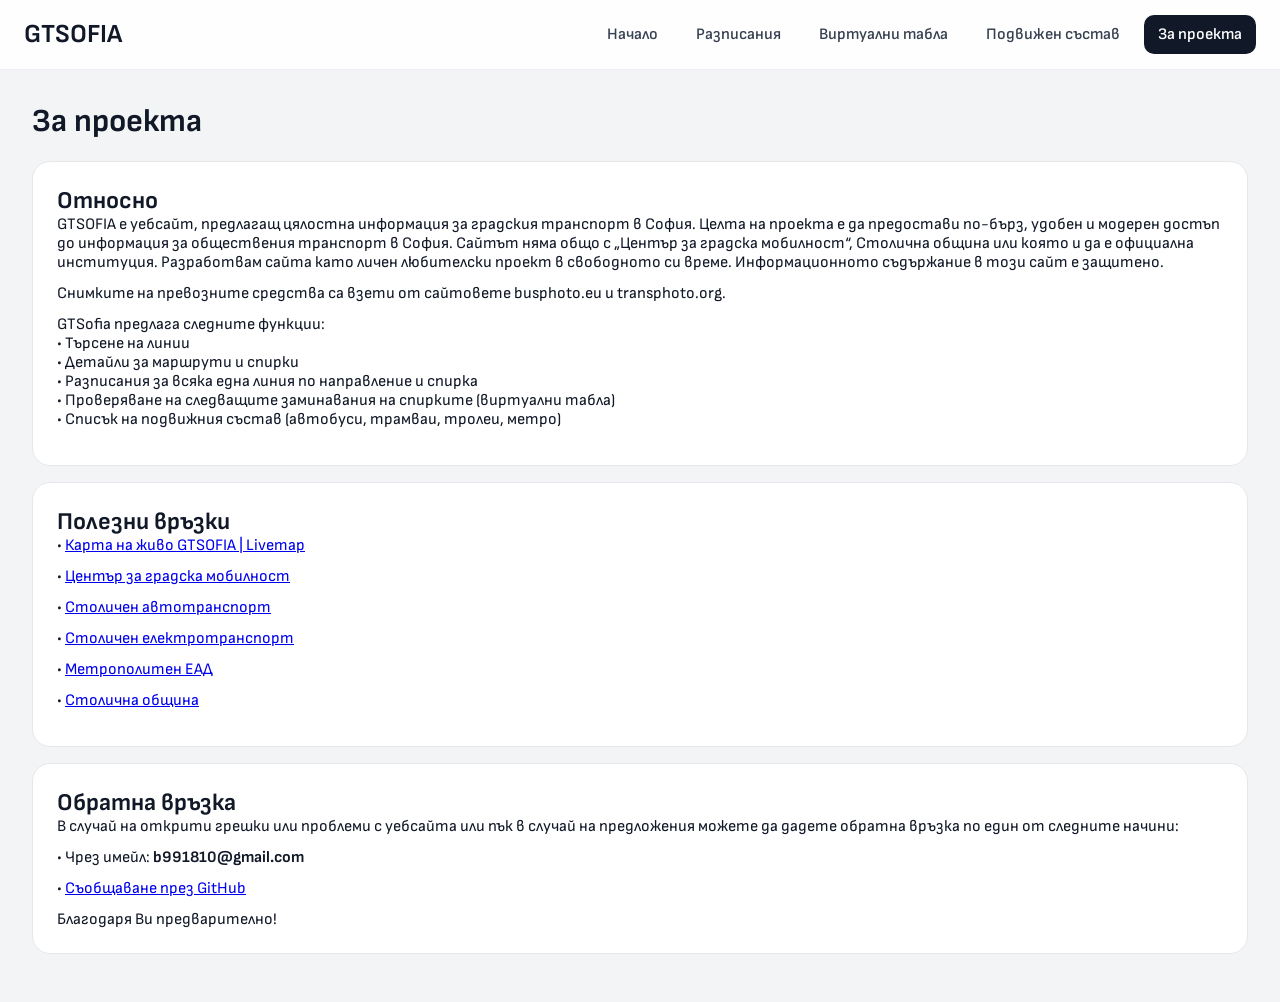
==== commit 221ffd1d: "Update about.html" ====
--- a/about.html
+++ b/about.html
@@ -61,6 +61,12 @@
 
 
       <p style="margin-bottom: 12px;">
+      • <a href="https://gtsofialive.vercel.app/">
+        Карта на живо GTSOFIA | Livemap
+      </a>
+    </p>
+
+      <p style="margin-bottom: 12px;">
       • <a href="https://sofiatraffic.bg/bg">
         Център за градска мобилност
       </a>
--- a/style.css
+++ b/style.css
@@ -950,9 +950,9 @@
 
 .virtual-stop-search-result strong {
   min-width: 0;
-  overflow: hidden;
+  /*overflow: hidden;
   text-overflow: ellipsis;
-  white-space: nowrap;
+  white-space: nowrap;*/
 }
 
 .virtual-stop-search-result span {
@@ -1189,9 +1189,9 @@
 .vb-destination {
   min-width: 0;
   flex: 1 1 auto;
-  overflow: hidden;
+  /*overflow: hidden;
   white-space: nowrap;
-  text-overflow: ellipsis;
+  text-overflow: ellipsis;*/
   font-size: 20px;
   line-height: 1.2;
 }
@@ -1481,9 +1481,9 @@
     font-size: 20px;
     flex: 1 1 auto;
     min-width: 0;
-    overflow: hidden;
+    /*overflow: hidden;
     white-space: nowrap;
-    text-overflow: ellipsis;
+    text-overflow: ellipsis;*/
   }
 
   .schedule-summary-stats {
@@ -1493,12 +1493,21 @@
   .schedule-minute-list {
     width: 100%;
     align-items: stretch;
+  }
+
+  .schedule-timetable th,
+  .schedule-timetable td {
+    padding-left: 4px;
+    padding-right: 4px;
   }
 
   .schedule-minute {
     width: 100%;
     margin: 0;
     padding: 5px 0;
+    display: flex;
+    align-items: center;
+    justify-content: center;
     text-align: center;
     text-indent: 0;
     -webkit-appearance: none;
@@ -1607,70 +1616,9 @@
   border: 0;
 }
 
-
 /* =========================
-FAVORITE STOPS
+VIRTUAL BOARD FAVORITES
 ========================= */
-
-.home-favorites-section[hidden] {
-  display: none;
-}
-
-.home-favorites-list {
-  display: grid;
-  grid-template-columns: repeat(2, minmax(0, 1fr));
-  gap: 12px;
-}
-
-.home-favorite-stop {
-  display: flex;
-  align-items: center;
-  gap: 12px;
-  min-width: 0;
-  padding: 15px 17px;
-  background: #fff;
-  border: 1px solid #e5e7eb;
-  border-radius: 14px;
-  color: inherit;
-  text-decoration: none;
-  transition: transform 0.2s ease, box-shadow 0.2s ease, border-color 0.2s ease;
-}
-
-.home-favorite-stop:hover {
-  transform: translateY(-2px);
-  box-shadow: 0 8px 20px rgba(17, 24, 39, 0.06);
-  border-color: #d1d5db;
-}
-
-.home-favorite-stop-star {
-  flex: 0 0 auto;
-  font-size: 21px;
-  line-height: 1;
-}
-
-.home-favorite-stop-info {
-  min-width: 0;
-  display: flex;
-  align-items: baseline;
-  gap: 7px;
-  flex-wrap: wrap;
-}
-
-.home-favorite-stop-info strong {
-  font-size: 16px;
-}
-
-.home-favorite-stop-info span {
-  color: #6b7280;
-  font-size: 13px;
-}
-
-.home-favorite-stop-arrow {
-  margin-left: auto;
-  flex: 0 0 auto;
-  color: #9ca3af;
-  font-size: 20px;
-}
 
 .virtual-board-favorite {
   width: 34px;
@@ -1702,9 +1650,81 @@
   color: #111827;
 }
 
+.virtual-board-favorites {
+  width: 100%;
+  margin-top: 28px;
+  text-align: left;
+}
+
+.virtual-board-favorites-heading {
+  margin-bottom: 12px;
+}
+
+.virtual-board-favorites-heading h3 {
+  margin: 3px 0 0;
+  font-size: 18px;
+}
+
+.virtual-board-favorites-list {
+  display: grid;
+  gap: 10px;
+}
+
+.virtual-board-favorite-stop {
+  width: 100%;
+  display: flex;
+  align-items: center;
+  gap: 12px;
+  min-width: 0;
+  padding: 13px 15px;
+  background: #fff;
+  border: 1px solid #e5e7eb;
+  border-radius: 12px;
+  color: inherit;
+  text-align: left;
+  font: inherit;
+  cursor: pointer;
+  transition: transform 0.2s ease, box-shadow 0.2s ease, border-color 0.2s ease;
+}
+
+.virtual-board-favorite-stop:hover {
+  transform: translateY(-1px);
+  box-shadow: 0 6px 16px rgba(17, 24, 39, 0.06);
+  border-color: #d1d5db;
+}
+
+.virtual-board-favorite-stop-star {
+  flex: 0 0 auto;
+  font-size: 20px;
+  line-height: 1;
+}
+
+.virtual-board-favorite-stop-info {
+  min-width: 0;
+  display: flex;
+  align-items: baseline;
+  gap: 7px;
+  flex-wrap: wrap;
+}
+
+.virtual-board-favorite-stop-info strong {
+  font-size: 15px;
+}
+
+.virtual-board-favorite-stop-info span {
+  color: #6b7280;
+  font-size: 12px;
+}
+
+.virtual-board-favorite-stop-arrow {
+  margin-left: auto;
+  flex: 0 0 auto;
+  color: #9ca3af;
+  font-size: 19px;
+}
 
 @media (max-width: 700px) {
-  .home-favorites-list {
-    grid-template-columns: 1fr;
-  }
-}
+  .virtual-board-favorite-stop {
+    padding: 12px 13px;
+  }
+}
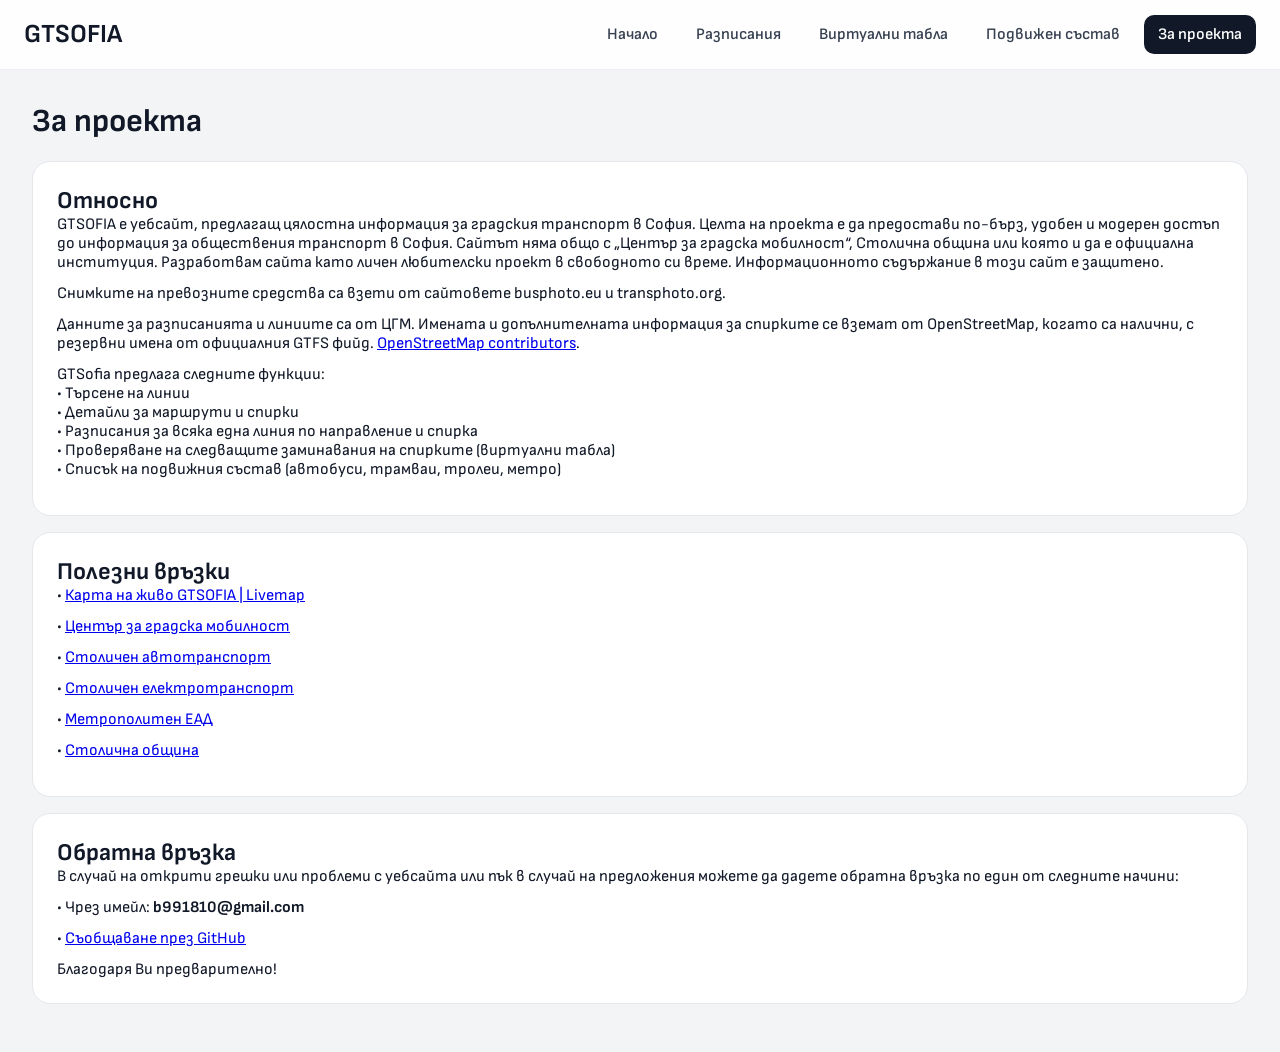
==== commit c113760b: "Add files via upload" ====
--- a/about.html
+++ b/about.html
@@ -43,6 +43,11 @@
 
       <p style="margin-bottom: 12px;">
       Снимките на превозните средства са взети от сайтовете busphoto.eu и transphoto.org.
+    </p>
+
+    <p style="margin-bottom: 12px;">
+      Данните за разписанията и линиите са от ЦГМ. Имената и допълнителната информация за спирките се вземат от OpenStreetMap, когато са налични, с резервни имена от официалния GTFS фийд.
+      <a href="https://www.openstreetmap.org/copyright" target="_blank" rel="noopener noreferrer">OpenStreetMap contributors</a>.
     </p>
 
     <p style="margin-bottom: 12px;">
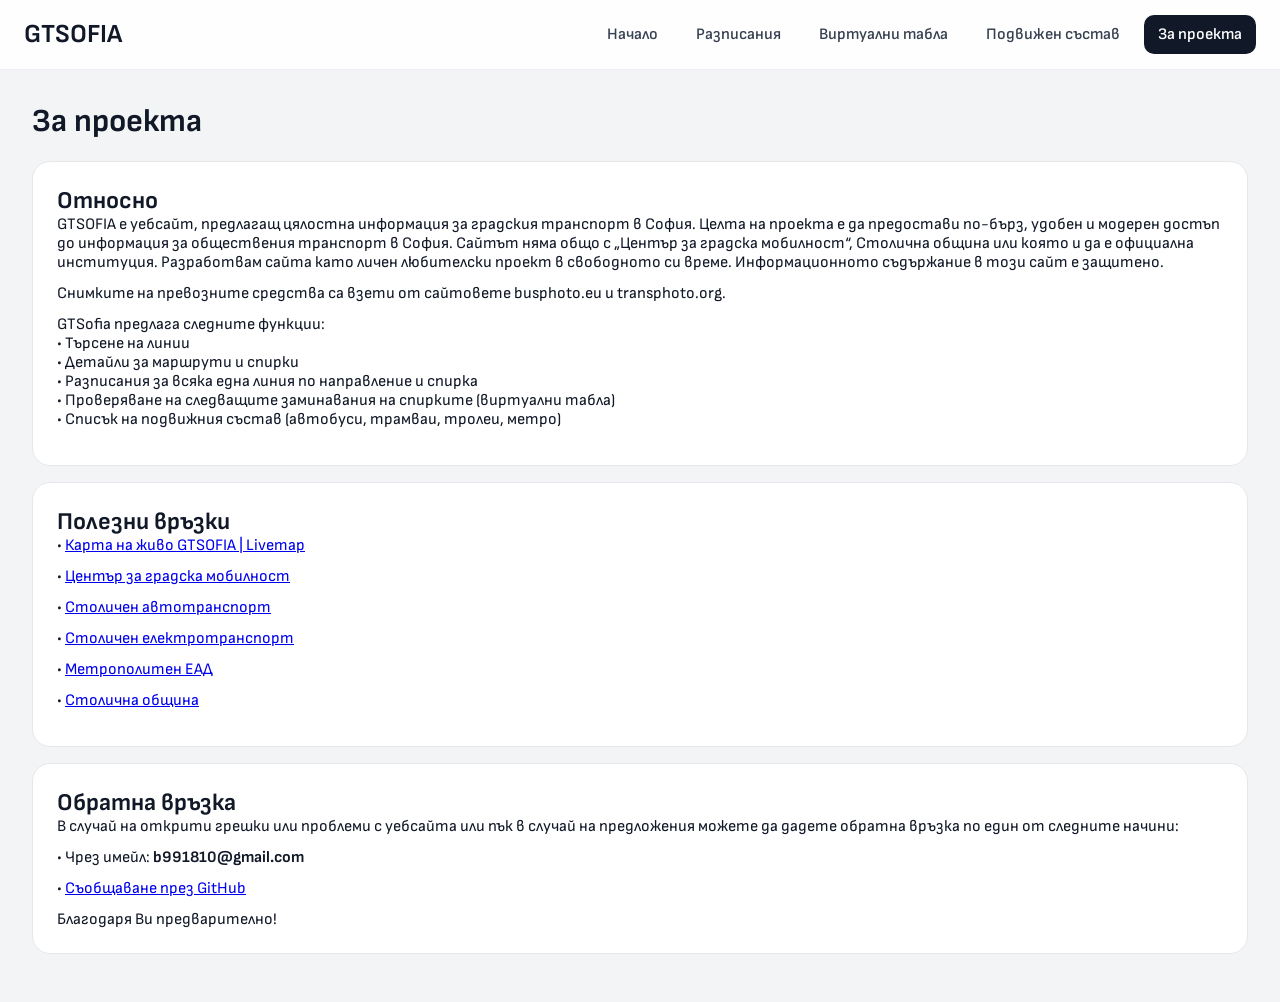
==== commit 015784f3: "Add files via upload" ====
--- a/about.html
+++ b/about.html
@@ -43,11 +43,6 @@
 
       <p style="margin-bottom: 12px;">
       Снимките на превозните средства са взети от сайтовете busphoto.eu и transphoto.org.
-    </p>
-
-    <p style="margin-bottom: 12px;">
-      Данните за разписанията и линиите са от ЦГМ. Имената и допълнителната информация за спирките се вземат от OpenStreetMap, когато са налични, с резервни имена от официалния GTFS фийд.
-      <a href="https://www.openstreetmap.org/copyright" target="_blank" rel="noopener noreferrer">OpenStreetMap contributors</a>.
     </p>
 
     <p style="margin-bottom: 12px;">
